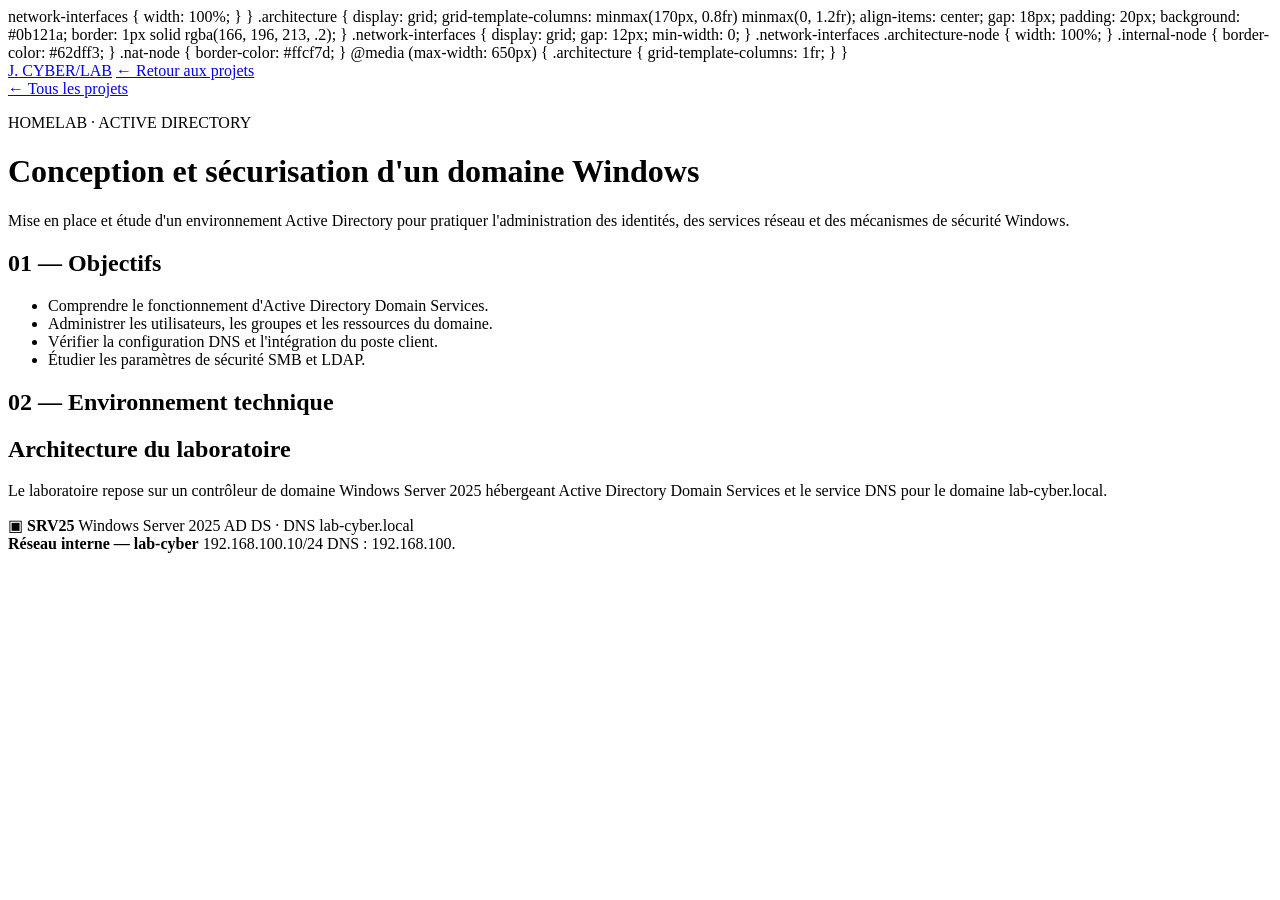
==== projet-ad.html @ 3726cb20 "Add Active Directory project page" ====
network-interfaces {
    width: 100%;
  }
}

.architecture {
  display: grid;
  grid-template-columns: minmax(170px, 0.8fr) minmax(0, 1.2fr);
  align-items: center;
  gap: 18px;
  padding: 20px;
  background: #0b121a;
  border: 1px solid rgba(166, 196, 213, .2);
}

.network-interfaces {
  display: grid;
  gap: 12px;
  min-width: 0;
}

.network-interfaces .architecture-node {
  width: 100%;
}

.internal-node {
  border-color: #62dff3;
}

.nat-node {
  border-color: #ffcf7d;
}

@media (max-width: 650px) {
  .architecture {
    grid-template-columns: 1fr;
  }
}



 </style>
</head>
<body>
  <header class="header">
    <a class="logo" href="index.html">J<span>.</span> CYBER/LAB</a>
    <a class="nav-button" href="index.html#projets">← Retour aux projets</a>
  </header>

  <main class="project-detail">
    <a class="back-link" href="index.html#projets">← Tous les projets</a>

    <p class="project-label">HOMELAB · ACTIVE DIRECTORY</p>
    <h1>Conception et sécurisation d'un domaine Windows</h1>
    <p>
      Mise en place et étude d'un environnement Active Directory
      pour pratiquer l'administration des identités, des services
      réseau et des mécanismes de sécurité Windows.
    </p>

    <div class="detail-card">
      <h2>01 — Objectifs</h2>
      <ul>
        <li>Comprendre le fonctionnement d'Active Directory Domain Services.</li>
        <li>Administrer les utilisateurs, les groupes et les ressources du domaine.</li>
        <li>Vérifier la configuration DNS et l'intégration du poste client.</li>
        <li>Étudier les paramètres de sécurité SMB et LDAP.</li>
      </ul>
    </div>

      <h2>02 — Environnement technique</h2>
      <div class="detail-card">
      
<div class="detail-card">
  <h2>Architecture du laboratoire</h2>
  <p>
    Le laboratoire repose sur un contrôleur de domaine
    Windows Server 2025 hébergeant Active Directory Domain
    Services et le service DNS pour le domaine lab-cyber.local.
  </p>

  
<div class="architecture">
  <div class="architecture-node server-node">
    <span class="architecture-icon">▣</span>
    <strong>SRV25</strong>
    <span>Windows Server 2025</span>
    <span>AD DS · DNS</span>
    <span>lab-cyber.local</span>
  </div>

  <div class="network-interfaces">
    <div class="architecture-node internal-node">
      <strong>Réseau interne — lab-cyber</strong>
      <span>192.168.100.10/24</span>
      <span>DNS : 192.168.100.
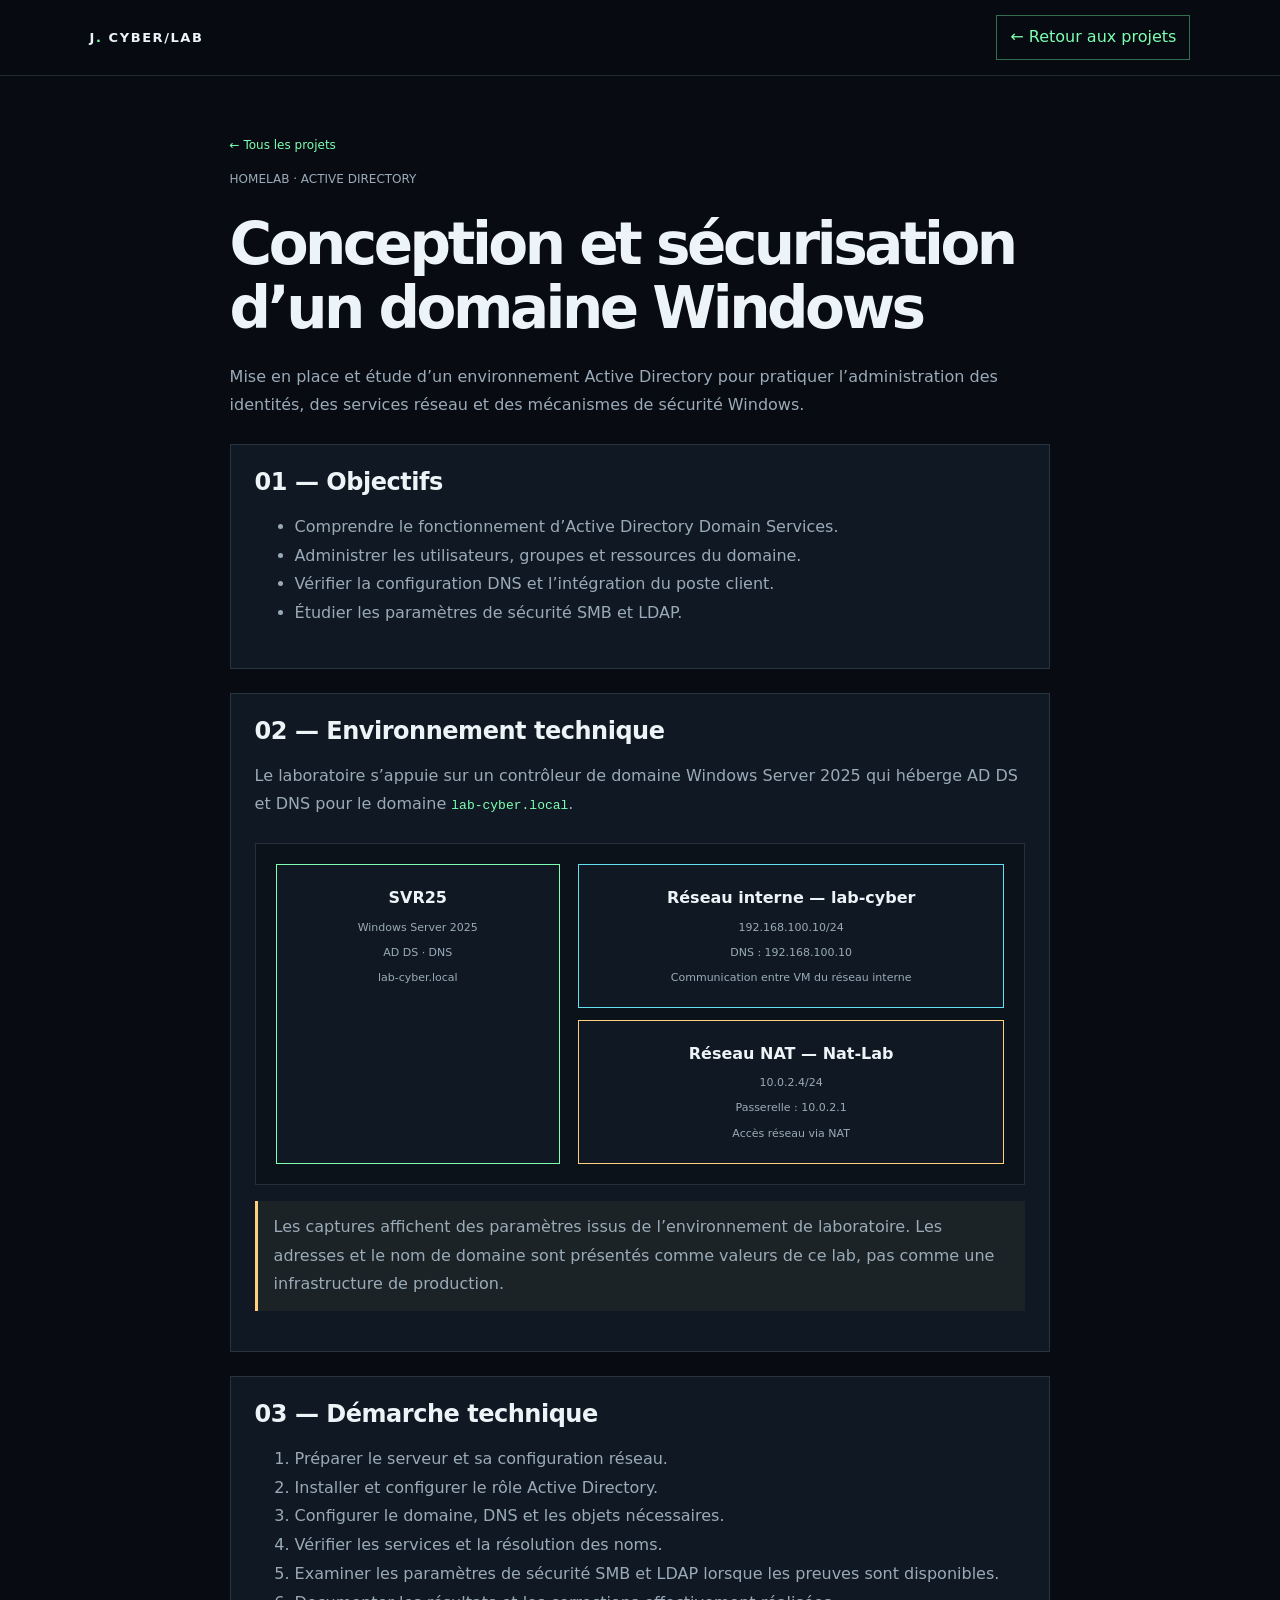
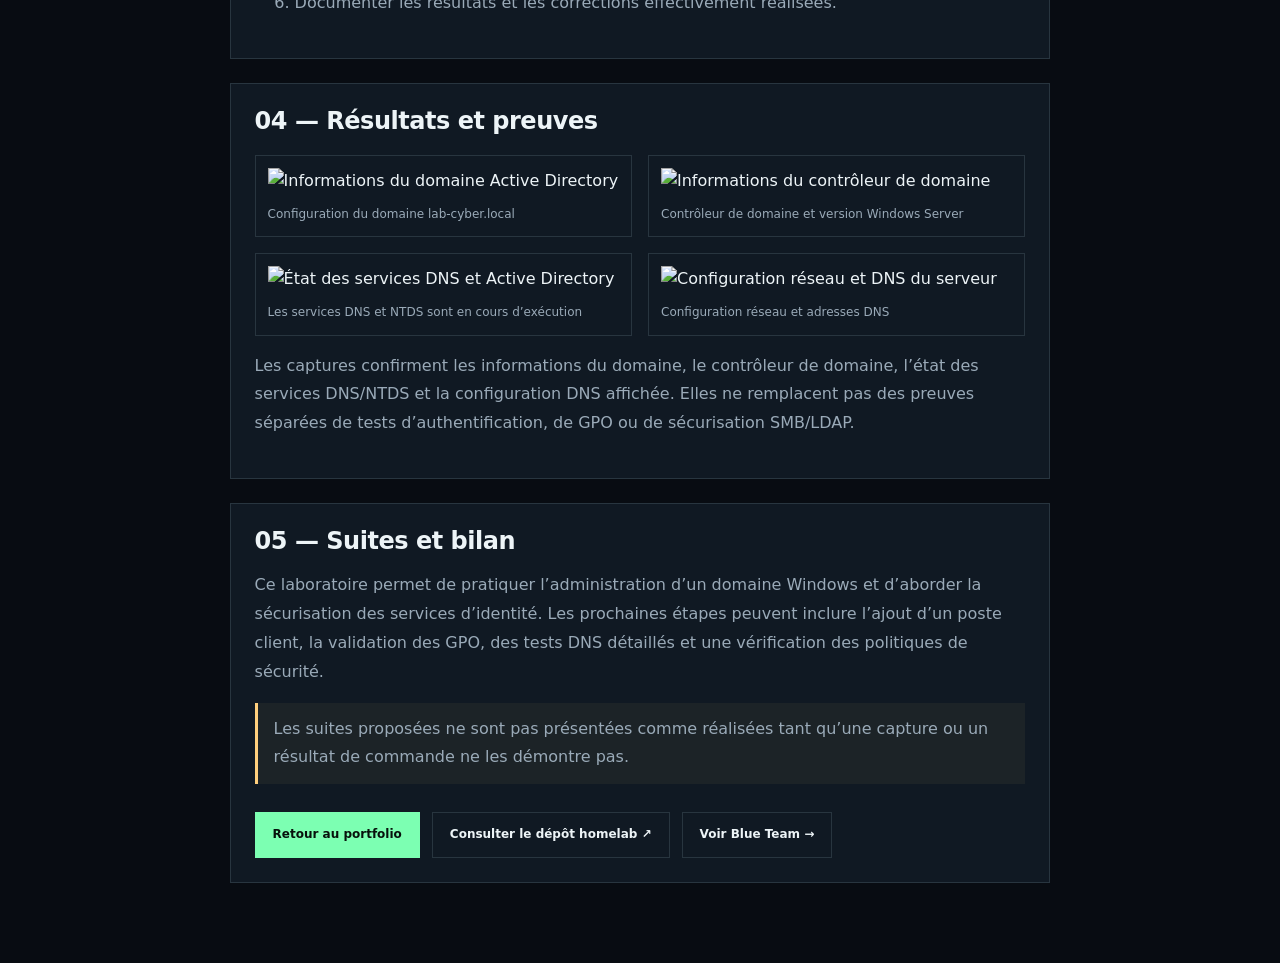
==== commit 7a133e3d: "Fix Active Directory project page and screenshot gallery" ====
--- a/projet-ad.html
+++ b/projet-ad.html
@@ -1,96 +1,9 @@
-network-interfaces {
-    width: 100%;
-  }
-}
-
-.architecture {
-  display: grid;
-  grid-template-columns: minmax(170px, 0.8fr) minmax(0, 1.2fr);
-  align-items: center;
-  gap: 18px;
-  padding: 20px;
-  background: #0b121a;
-  border: 1px solid rgba(166, 196, 213, .2);
-}
-
-.network-interfaces {
-  display: grid;
-  gap: 12px;
-  min-width: 0;
-}
-
-.network-interfaces .architecture-node {
-  width: 100%;
-}
-
-.internal-node {
-  border-color: #62dff3;
-}
-
-.nat-node {
-  border-color: #ffcf7d;
-}
-
-@media (max-width: 650px) {
-  .architecture {
-    grid-template-columns: 1fr;
-  }
-}
-
-
-
- </style>
-</head>
-<body>
-  <header class="header">
-    <a class="logo" href="index.html">J<span>.</span> CYBER/LAB</a>
-    <a class="nav-button" href="index.html#projets">← Retour aux projets</a>
-  </header>
-
-  <main class="project-detail">
-    <a class="back-link" href="index.html#projets">← Tous les projets</a>
-
-    <p class="project-label">HOMELAB · ACTIVE DIRECTORY</p>
-    <h1>Conception et sécurisation d'un domaine Windows</h1>
-    <p>
-      Mise en place et étude d'un environnement Active Directory
-      pour pratiquer l'administration des identités, des services
-      réseau et des mécanismes de sécurité Windows.
-    </p>
-
-    <div class="detail-card">
-      <h2>01 — Objectifs</h2>
-      <ul>
-        <li>Comprendre le fonctionnement d'Active Directory Domain Services.</li>
-        <li>Administrer les utilisateurs, les groupes et les ressources du domaine.</li>
-        <li>Vérifier la configuration DNS et l'intégration du poste client.</li>
-        <li>Étudier les paramètres de sécurité SMB et LDAP.</li>
-      </ul>
-    </div>
-
-      <h2>02 — Environnement technique</h2>
-      <div class="detail-card">
-      
-<div class="detail-card">
-  <h2>Architecture du laboratoire</h2>
-  <p>
-    Le laboratoire repose sur un contrôleur de domaine
-    Windows Server 2025 hébergeant Active Directory Domain
-    Services et le service DNS pour le domaine lab-cyber.local.
-  </p>
-
-  
-<div class="architecture">
-  <div class="architecture-node server-node">
-    <span class="architecture-icon">▣</span>
-    <strong>SRV25</strong>
-    <span>Windows Server 2025</span>
-    <span>AD DS · DNS</span>
-    <span>lab-cyber.local</span>
-  </div>
-
-  <div class="network-interfaces">
-    <div class="architecture-node internal-node">
-      <strong>Réseau interne — lab-cyber</strong>
-      <span>192.168.100.10/24</span>
-      <span>DNS : 192.168.100.+<!doctype html>
+<html lang="fr"><head><meta charset="UTF-8"><meta name="viewport" content="width=device-width,initial-scale=1"><meta name="description" content="Homelab Windows Server 2025 : Active Directory Domain Services, DNS et réseau de laboratoire."><title>Homelab Active Directory | Cyber/Lab</title><link rel="stylesheet" href="style.css"><script src="script.js" defer></script><style>.screenshots{display:grid;grid-template-columns:repeat(2,minmax(0,1fr));gap:16px;margin-top:20px}.screenshots figure{margin:0;min-width:0;padding:12px;background:#101923;border:1px solid var(--line)}.screenshots img{display:block;width:100%;height:auto;object-fit:contain;cursor:zoom-in}.screenshots figcaption{margin-top:10px;color:var(--muted);font-size:12px}@media(max-width:650px){.screenshots{grid-template-columns:1fr}.architecture{grid-template-columns:1fr}}.architecture{margin-top:24px;padding:20px;background:#0b121a;border:1px solid var(--line);display:grid;grid-template-columns:minmax(170px,.8fr) minmax(0,1.2fr);gap:18px}.architecture-node{min-width:0;padding:20px 12px;display:flex;flex-direction:column;align-items:center;gap:7px;text-align:center;background:#101923;border:1px solid var(--line);overflow-wrap:anywhere}.server-node{border-color:var(--green)}.internal-node{border-color:var(--cyan)}.nat-node{border-color:#ffcf7d}.network-interfaces{display:grid;gap:12px;min-width:0}.architecture-node strong{color:var(--text)}.architecture-node span,.architecture-node small{font-size:11px;color:var(--muted)}</style></head>
+<body><header class="header"><a class="logo" href="index.html">J<span>.</span> CYBER/LAB</a><a class="nav-button" href="index.html#projets">← Retour aux projets</a></header>
+<main class="project-detail"><a class="back-link" href="index.html#projets">← Tous les projets</a><p class="project-label">HOMELAB · ACTIVE DIRECTORY</p><h1>Conception et sécurisation d’un domaine Windows</h1><p>Mise en place et étude d’un environnement Active Directory pour pratiquer l’administration des identités, des services réseau et des mécanismes de sécurité Windows.</p>
+<section class="detail-card"><h2>01 — Objectifs</h2><ul><li>Comprendre le fonctionnement d’Active Directory Domain Services.</li><li>Administrer les utilisateurs, groupes et ressources du domaine.</li><li>Vérifier la configuration DNS et l’intégration du poste client.</li><li>Étudier les paramètres de sécurité SMB et LDAP.</li></ul></section>
+<section class="detail-card"><h2>02 — Environnement technique</h2><p>Le laboratoire s’appuie sur un contrôleur de domaine Windows Server 2025 qui héberge AD DS et DNS pour le domaine <code>lab-cyber.local</code>.</p><div class="architecture"><div class="architecture-node server-node"><strong>SVR25</strong><span>Windows Server 2025</span><span>AD DS · DNS</span><span>lab-cyber.local</span></div><div class="network-interfaces"><div class="architecture-node internal-node"><strong>Réseau interne — lab-cyber</strong><span>192.168.100.10/24</span><span>DNS : 192.168.100.10</span><small>Communication entre VM du réseau interne</small></div><div class="architecture-node nat-node"><strong>Réseau NAT — Nat-Lab</strong><span>10.0.2.4/24</span><span>Passerelle : 10.0.2.1</span><small>Accès réseau via NAT</small></div></div></div><p class="notice">Les captures affichent des paramètres issus de l’environnement de laboratoire. Les adresses et le nom de domaine sont présentés comme valeurs de ce lab, pas comme une infrastructure de production.</p></section>
+<section class="detail-card"><h2>03 — Démarche technique</h2><ol><li>Préparer le serveur et sa configuration réseau.</li><li>Installer et configurer le rôle Active Directory.</li><li>Configurer le domaine, DNS et les objets nécessaires.</li><li>Vérifier les services et la résolution des noms.</li><li>Examiner les paramètres de sécurité SMB et LDAP lorsque les preuves sont disponibles.</li><li>Documenter les résultats et les corrections effectivement réalisées.</li></ol></section>
+<section class="detail-card"><h2>04 — Résultats et preuves</h2><div class="screenshots"><figure><img src="images/ad-domain.png" alt="Informations du domaine Active Directory"><figcaption>Configuration du domaine lab-cyber.local</figcaption></figure><figure><img src="images/ad-controller.png" alt="Informations du contrôleur de domaine"><figcaption>Contrôleur de domaine et version Windows Server</figcaption></figure><figure><img src="images/ad-services.png" alt="État des services DNS et Active Directory"><figcaption>Les services DNS et NTDS sont en cours d’exécution</figcaption></figure><figure><img src="images/ad-network.png" alt="Configuration réseau et DNS du serveur"><figcaption>Configuration réseau et adresses DNS</figcaption></figure></div><p>Les captures confirment les informations du domaine, le contrôleur de domaine, l’état des services DNS/NTDS et la configuration DNS affichée. Elles ne remplacent pas des preuves séparées de tests d’authentification, de GPO ou de sécurisation SMB/LDAP.</p></section>
+<section class="detail-card"><h2>05 — Suites et bilan</h2><p>Ce laboratoire permet de pratiquer l’administration d’un domaine Windows et d’aborder la sécurisation des services d’identité. Les prochaines étapes peuvent inclure l’ajout d’un poste client, la validation des GPO, des tests DNS détaillés et une vérification des politiques de sécurité.</p><p class="notice">Les suites proposées ne sont pas présentées comme réalisées tant qu’une capture ou un résultat de commande ne les démontre pas.</p><div class="actions"><a class="button primary" href="index.html#projets">Retour au portfolio</a><a class="button" href="https://github.com/Jeremy253058/cybersecurity-homelab" target="_blank" rel="noopener noreferrer">Consulter le dépôt homelab ↗</a><a class="button" href="projet-blue-team.html">Voir Blue Team →</a></div></section></main></body></html>
--- a/style.css
+++ b/style.css
@@ -0,0 +1 @@
+:root{--bg:#080c12;--panel:#101923;--text:#edf4f7;--muted:#9aaab8;--line:rgba(166,196,213,.16);--green:#7cffb2;--cyan:#62dff3}*{box-sizing:border-box}html{scroll-behavior:smooth;scroll-padding-top:85px}body{margin:0;background:var(--bg);color:var(--text);font-family:Inter,system-ui,-apple-system,"Segoe UI",sans-serif;line-height:1.65}a{color:inherit;text-decoration:none}::selection{background:var(--green);color:#07110c}.header{height:76px;padding:0 7%;display:flex;align-items:center;justify-content:space-between;position:sticky;top:0;z-index:10;background:rgba(8,12,18,.94);border-bottom:1px solid var(--line);backdrop-filter:blur(15px)}.logo{font-size:13px;font-weight:800;letter-spacing:.12em}.logo span{color:var(--green)}.nav{display:flex;align-items:center;gap:26px;font-size:13px;color:var(--muted)}.nav a:hover,.footer a:hover{color:var(--green)}.nav-button{padding:8px 13px;color:var(--green);border:1px solid #7cffb266}.menu-toggle{display:none;background:transparent;color:var(--green);border:1px solid var(--line);padding:7px 11px;font-size:18px}.section{padding:100px 10%;position:relative}.hero{min-height:650px;display:grid;grid-template-columns:1.1fr .9fr;align-items:center;gap:6%;overflow:hidden}.hero-grid{position:absolute;inset:0 0 0 40%;z-index:-1;opacity:.15;background-image:linear-gradient(#62dff322 1px,transparent 1px),linear-gradient(90deg,#62dff322 1px,transparent 1px);background-size:45px 45px}.eyebrow,.section-label{color:var(--green);font-size:10px;font-weight:700;letter-spacing:.15em}h1{margin:24px 0;font-size:clamp(48px,6vw,82px);line-height:1;letter-spacing:-.06em}h1 span,h2 span{color:var(--green)}.description{max-width:520px;color:var(--muted);font-size:15px}.actions{display:flex;flex-wrap:wrap;gap:12px;margin-top:28px}.button{display:inline-flex;align-items:center;justify-content:center;padding:12px 17px;border:1px solid var(--line);font-size:12px;font-weight:700;transition:.2s}.button:hover{border-color:var(--green);color:var(--green);transform:translateY(-2px)}.button.primary{background:var(--green);color:#07110c;border-color:var(--green)}.status{color:var(--green);font-size:11px;margin-top:30px}.terminal{background:#0c131b;border:1px solid #62dff333;box-shadow:0 25px 80px #0005;font:12px/1.8 ui-monospace,SFMono-Regular,Consolas,monospace}.terminal-header,.terminal-footer{display:flex;justify-content:space-between;padding:12px 16px;color:var(--muted);border-bottom:1px solid var(--line)}.terminal-header span{color:var(--green)}.terminal-content{padding:22px 20px}.terminal-content p{margin:6px 0}.terminal-content em{color:var(--cyan);font-style:normal}.terminal-content b,.green{color:var(--green)}.output{color:var(--muted)}.cursor{animation:blink 1s steps(2,start) infinite;color:var(--green)}@keyframes blink{to{visibility:hidden}}.terminal-footer{border-top:1px solid var(--line);border-bottom:0;font-size:9px;letter-spacing:.12em}.terminal-footer span{color:var(--green)}h2{font-size:clamp(30px,4vw,48px);letter-spacing:-.04em;line-height:1.15;margin:12px 0 20px}.two-columns{display:grid;grid-template-columns:1fr 1fr;gap:8%;align-items:start}.muted{color:var(--muted)}.tags{display:flex;flex-wrap:wrap;gap:7px;margin-top:15px}.tags span{border:1px solid var(--line);padding:4px 8px;color:#c0cdd6;font-size:10px}.section-heading{display:flex;justify-content:space-between;align-items:end;gap:30px;margin-bottom:34px}.section-heading p{max-width:360px}.cards-grid{display:grid;grid-template-columns:repeat(3,minmax(0,1fr));gap:15px}.card,.project-card{border:1px solid var(--line);background:var(--panel);min-width:0}.card{padding:24px}.card .icon{font-size:23px;color:var(--green)}.card h3{margin-bottom:7px}.card p{font-size:13px;color:var(--muted)}.projects{background:#0a1017;border-block:1px solid var(--line)}.projects-grid{display:grid;grid-template-columns:repeat(3,minmax(0,1fr));gap:18px}.project-visual{min-height:155px;display:flex;flex-direction:column;align-items:center;justify-content:center;gap:10px;background:linear-gradient(#62dff310 1px,transparent 1px),linear-gradient(90deg,#62dff310 1px,transparent 1px),#0a1119;background-size:24px 24px;border-block:1px solid var(--line);color:var(--green);font:800 32px ui-monospace,Consolas,monospace}.project-visual span{color:var(--cyan);font-size:9px;font-weight:400;letter-spacing:.15em;text-align:center}.visual-logs{color:var(--cyan)}.visual-glpi{color:#a6d9ff}.visual-aws{color:#ffcf7d}.project-info{padding:22px}.project-type{color:var(--green)!important;font-size:9px!important;letter-spacing:.13em}.project-info>p:not(.project-type){min-height:78px;font-size:13px;color:var(--muted)}.text-link{display:inline-block;margin-top:15px;color:var(--green);font-size:12px;font-weight:700}.text-link:hover{text-decoration:underline}.timeline{max-width:850px;margin:40px auto 0;border-left:1px solid #7cffb266;padding-left:28px}.timeline article{position:relative;padding:0 0 28px}.timeline article:before{content:"";position:absolute;left:-34px;top:6px;width:10px;height:10px;border-radius:50%;background:var(--green);box-shadow:0 0 18px #7cffb255}.timeline small{font-size:10px;color:var(--green);letter-spacing:.1em}.timeline h3{margin:8px 0}.contact-box{border:1px solid #7cffb244;background:linear-gradient(135deg,#101923,#0a1119);padding:clamp(25px,5vw,55px);text-align:center}.contact-box .actions{justify-content:center}.footer{display:flex;align-items:center;justify-content:space-between;gap:16px;flex-wrap:wrap;padding:25px 7%;color:var(--muted);font-size:11px;border-top:1px solid var(--line)}.project-detail{max-width:1000px;margin:auto;padding:55px 7% 80px}.project-detail h1{font-size:clamp(34px,5vw,58px);line-height:1.1;margin:22px 0}.project-detail h2{font-size:24px;letter-spacing:-.02em;margin:0 0 16px}.project-detail h3{margin-top:24px;font-size:17px}.project-detail p,.project-detail li{color:var(--muted);line-height:1.8}.project-detail .detail-card{border:1px solid var(--line);background:var(--panel);padding:24px;margin-top:24px}.project-detail code{color:var(--green);overflow-wrap:anywhere}.project-label,.back-link{color:var(--green);font-size:12px}.project-hero{border:1px solid #7cffb24d;background:linear-gradient(#62dff30d 1px,transparent 1px),linear-gradient(90deg,#62dff30d 1px,transparent 1px),#0b121a;background-size:25px 25px;padding:30px;margin-top:28px}.project-hero strong{color:var(--green);font:700 32px ui-monospace,Consolas,monospace}.project-hero span{color:var(--cyan)}.project-tags{display:flex;flex-wrap:wrap;gap:8px;margin-top:18px}.project-tags span{border:1px solid var(--line);padding:5px 9px;color:#c0cdd6;font-size:11px}.project-detail .notice{border-left:3px solid #ffcf7d;padding:12px 16px;background:rgba(255,207,125,.05)}.evidence-grid{display:grid;grid-template-columns:repeat(2,minmax(0,1fr));gap:16px;margin-top:20px}.evidence-grid figure,.single-evidence{min-width:0;margin:0;background:#0b121a;border:1px solid var(--line);padding:10px}.evidence-grid img,.single-evidence img{display:block;width:100%;height:auto;max-height:360px;object-fit:contain;cursor:zoom-in}.evidence-grid figcaption,.single-evidence figcaption{color:var(--muted);font-size:12px;padding:8px 2px 0}.single-evidence{max-width:720px;margin-top:18px}.image-lightbox{position:fixed;inset:0;z-index:1000;display:none;align-items:center;justify-content:center;padding:5vw;background:rgba(2,6,10,.94)}.image-lightbox.is-open{display:flex}.image-lightbox img{max-width:92vw;max-height:82vh;object-fit:contain;cursor:zoom-out;box-shadow:0 18px 70px #0008}.image-lightbox__close{position:absolute;top:20px;right:25px;border:1px solid var(--line);background:var(--panel);color:var(--text);font-size:32px;width:48px;height:48px;cursor:pointer}.image-lightbox__hint{position:absolute;bottom:14px;color:var(--muted);font-size:12px}main img[role=button]:focus-visible{outline:2px solid var(--green);outline-offset:4px}@media(max-width:900px){.section{padding:75px 7%}.hero{grid-template-columns:1fr;gap:32px}.terminal{max-width:650px;width:100%}.cards-grid,.projects-grid{grid-template-columns:repeat(2,minmax(0,1fr))}.section-heading{display:block}.section-heading p{max-width:none}.project-info>p:not(.project-type){min-height:0}}@media(max-width:650px){.header{height:65px;padding:0 5%}.menu-toggle{display:block}.nav{display:none;position:absolute;left:0;right:0;top:65px;padding:18px 5%;background:#080c12;border-bottom:1px solid var(--line);flex-direction:column;align-items:stretch;gap:0}.nav.open{display:flex}.nav a{padding:12px}.section{padding:60px 6%}.hero{min-height:0;padding-top:70px;padding-bottom:70px}h1{font-size:clamp(46px,15vw,68px)}.two-columns{grid-template-columns:1fr;gap:15px}.cards-grid,.projects-grid,.evidence-grid{grid-template-columns:1fr}.project-detail{padding:34px 6% 60px}.project-detail .detail-card{padding:18px}.project-detail .project-hero{padding:22px}.footer{padding:24px 6%}.footer p{width:100%;order:3}.image-lightbox__close{top:12px;right:12px}}
